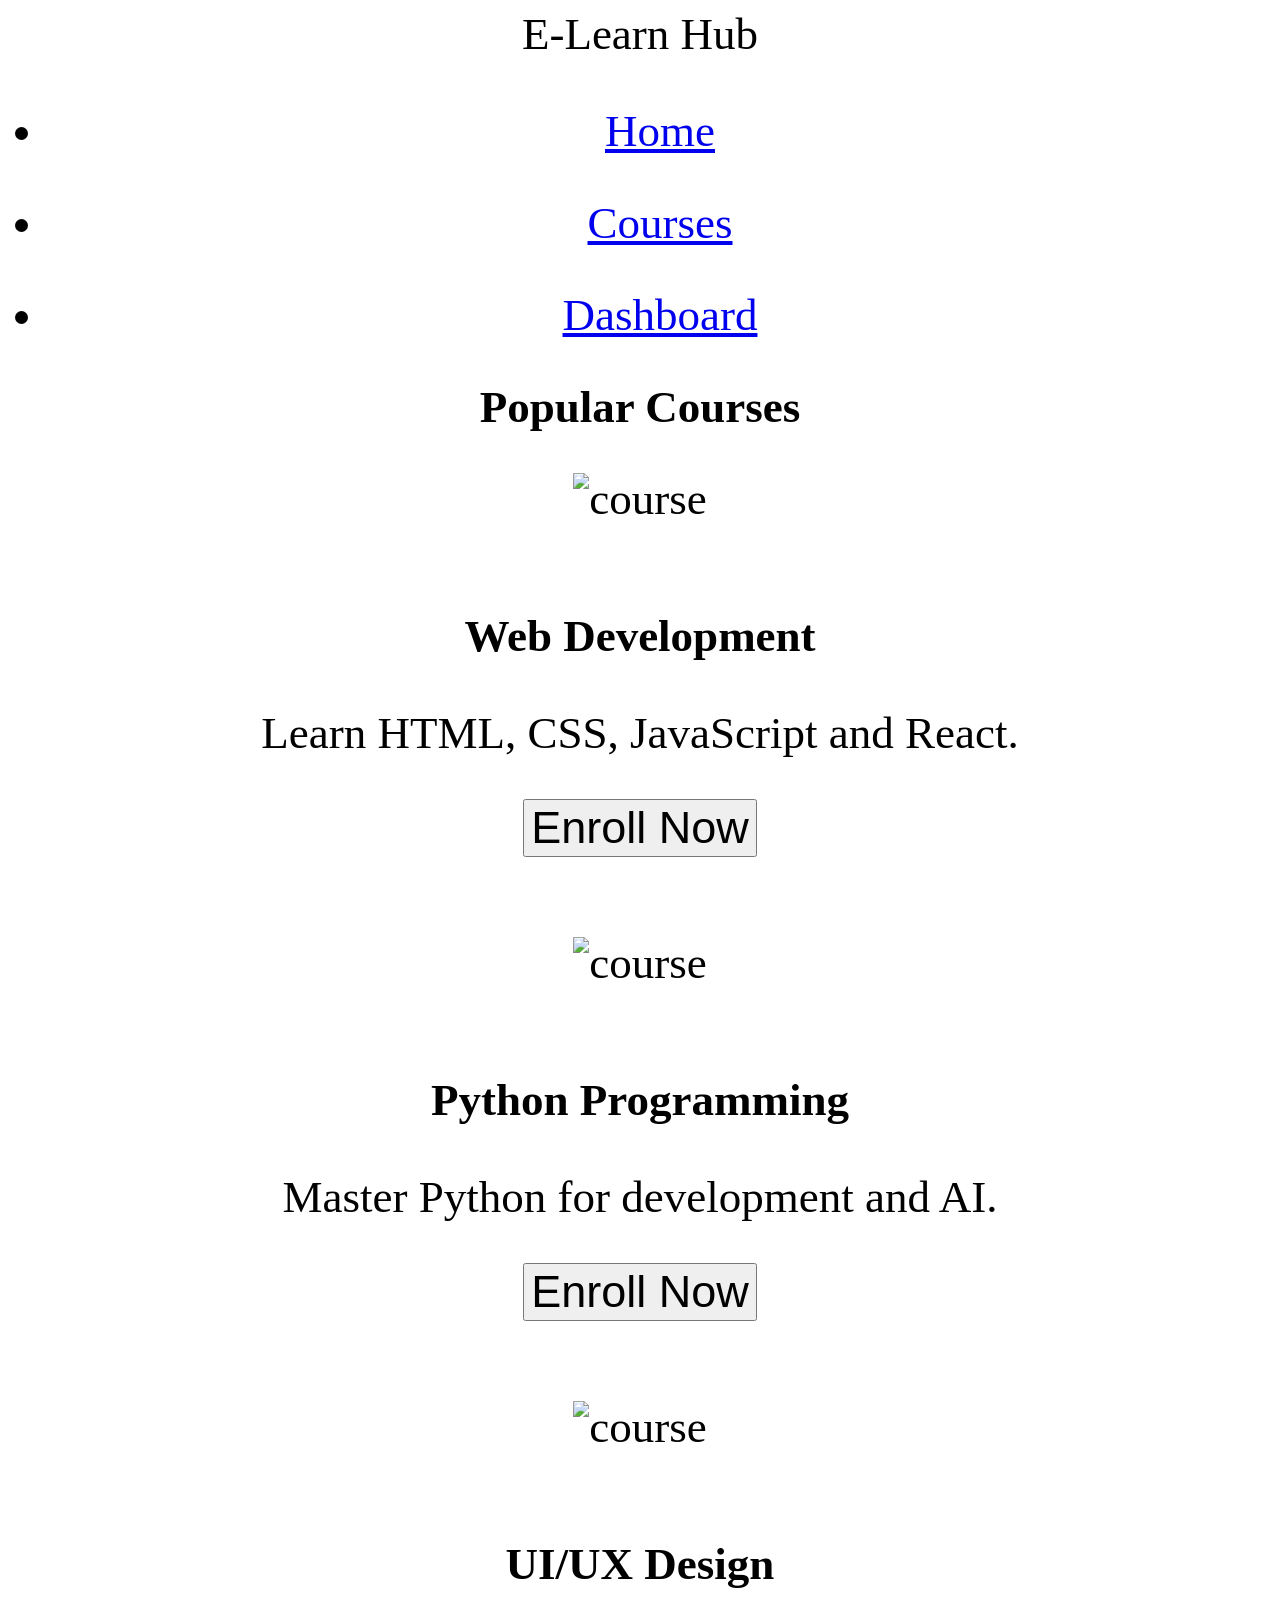
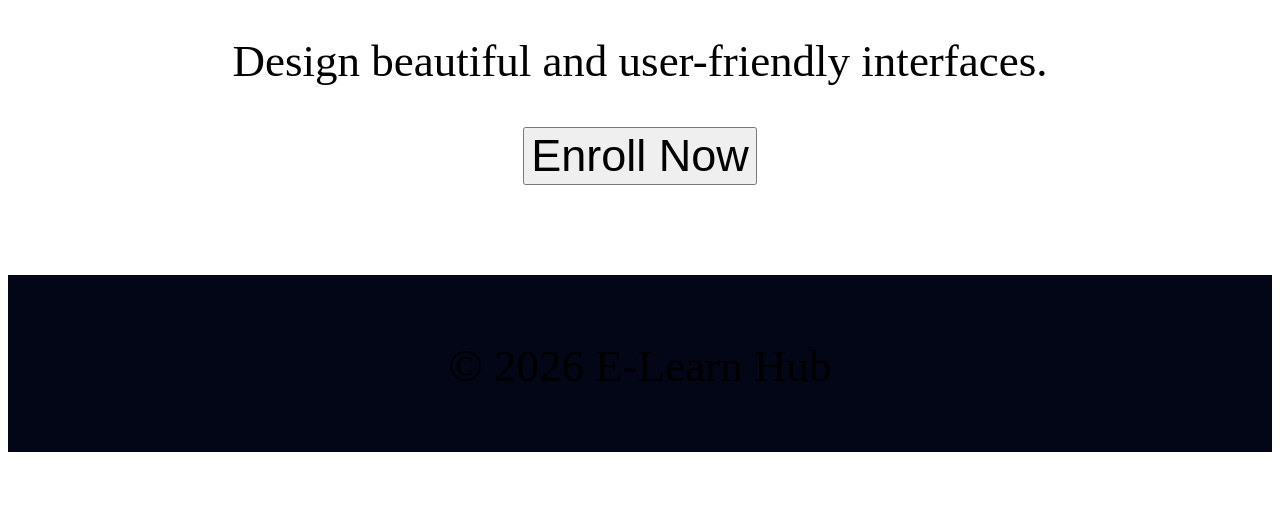
==== courses.html @ 78952ce6 "Created responsive E-Learning platform UI" ====
<!DOCTYPE html>
<html lang="en">
<head>
    <meta charset="UTF-8">
    <meta name="viewport" content="width=device-width, initial-scale=1.0">
    <title>Courses</title>
    <link rel="stylesheet" href="style.css">
    <link rel="stylesheet" href="https://cdnjs.cloudflare.com/ajax/libs/font-awesome/6.5.1/css/all.min.css">
</head>
<body>

<header>
    <nav class="navbar">
        <div class="logo">E-Learn Hub</div>

        <ul class="nav-links">
            <li><a href="index.html">Home</a></li>
            <li><a href="courses.html">Courses</a></li>
            <li><a href="dashboard.html">Dashboard</a></li>
        </ul>
    </nav>
</header>

<section class="course-section">
    <h1>Popular Courses</h1>

    <div class="course-container">

        <div class="course-card">
            <img src="https://images.unsplash.com/photo-1515879218367-8466d910aaa4" alt="course">
            <h3>Web Development</h3>
            <p>Learn HTML, CSS, JavaScript and React.</p>
            <button onclick="enrollCourse()">Enroll Now</button>
        </div>

        <div class="course-card">
            <img src="https://images.unsplash.com/photo-1526379095098-d400fd0bf935" alt="course">
            <h3>Python Programming</h3>
            <p>Master Python for development and AI.</p>
            <button onclick="enrollCourse()">Enroll Now</button>
        </div>

        <div class="course-card">
            <img src="https://images.unsplash.com/photo-1516321318423-f06f85e504b3" alt="course">
            <h3>UI/UX Design</h3>
            <p>Design beautiful and user-friendly interfaces.</p>
            <button onclick="enrollCourse()">Enroll Now</button>
        </div>

    </div>
</section>

<footer>
    <p>© 2026 E-Learn Hub</p>
</footer>

<script src="script.js"></script>
</body>
</html>
---- style.css ----
* {
    margin-bottom: 40px;
    text-align: center;
    font-size: 45px;
}

.progress-card {
    background: #1e293b;
    padding: 30px;
    border-radius: 20px;
    margin-bottom: 50px;
}

.progress-bar {
    width: 100%;
    height: 25px;
    background: #334155;
    border-radius: 20px;
    overflow: hidden;
    margin: 20px 0;
}

.progress {
    width: 70%;
    height: 100%;
    background: linear-gradient(to right, #38bdf8, #0ea5e9);
}

.video-section {
    background: #1e293b;
    padding: 30px;
    border-radius: 20px;
}

footer {
    text-align: center;
    padding: 20px;
    background: #020617;
    margin-top: 50px;
}

@media(max-width: 768px) {

    .navbar {
        flex-direction: column;
        gap: 15px;
    }

    .hero-content h1 {
        font-size: 40px;
    }

    .hero-content p {
        font-size: 18px;
    }

}
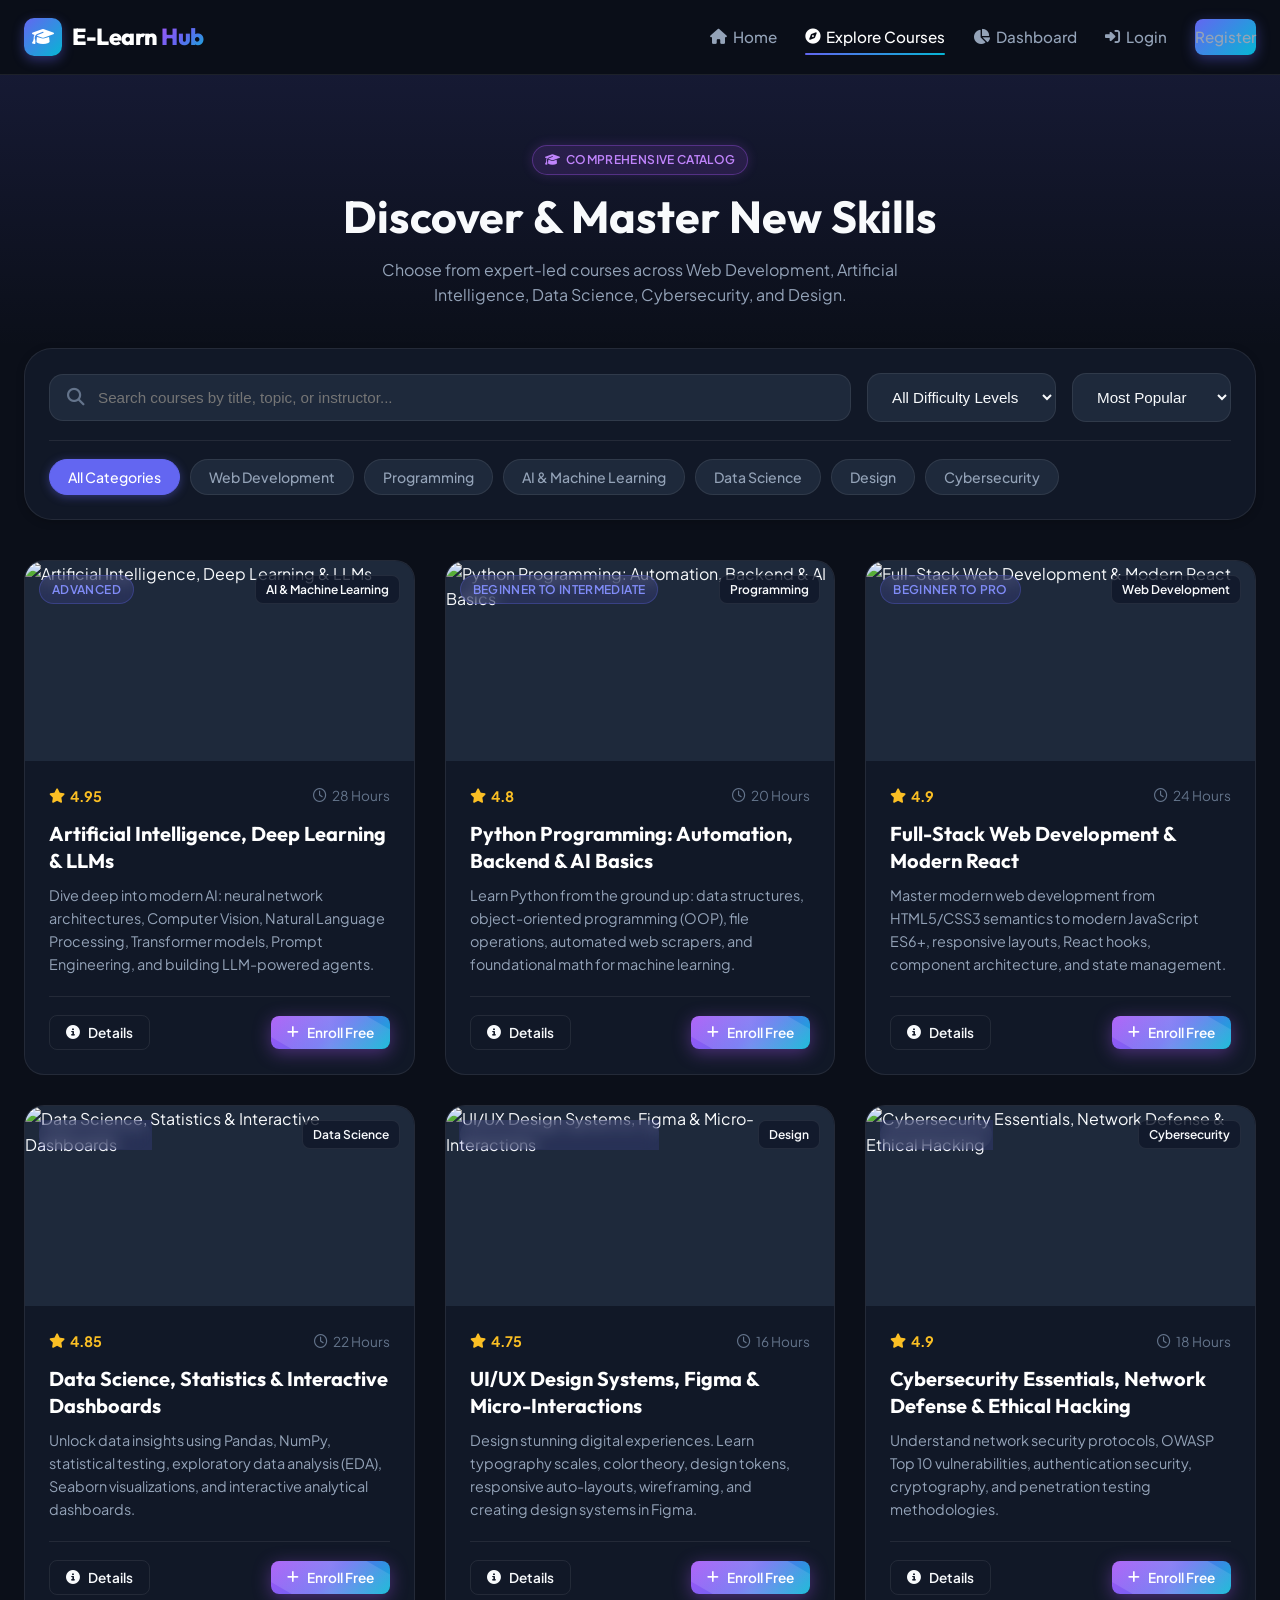
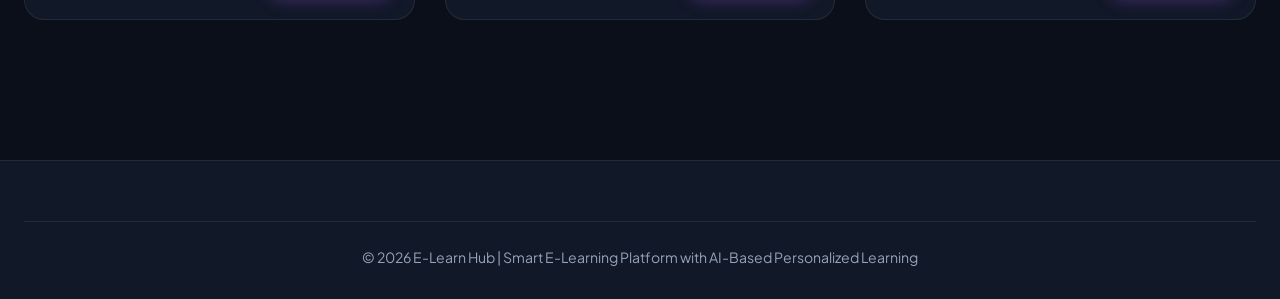
==== commit e9278e17: "feat: upgrade to Smart E-Learning Platform with AI-Based Personalized Learning" ====
--- a/courses.html
+++ b/courses.html
@@ -1,59 +1,310 @@
-<!DOCTYPE html>
-<html lang="en">
-<head>
-    <meta charset="UTF-8">
-    <meta name="viewport" content="width=device-width, initial-scale=1.0">
-    <title>Courses</title>
-    <link rel="stylesheet" href="style.css">
-    <link rel="stylesheet" href="https://cdnjs.cloudflare.com/ajax/libs/font-awesome/6.5.1/css/all.min.css">
-</head>
-<body>
-
-<header>
-    <nav class="navbar">
-        <div class="logo">E-Learn Hub</div>
-
-        <ul class="nav-links">
-            <li><a href="index.html">Home</a></li>
-            <li><a href="courses.html">Courses</a></li>
-            <li><a href="dashboard.html">Dashboard</a></li>
-        </ul>
-    </nav>
-</header>
-
-<section class="course-section">
-    <h1>Popular Courses</h1>
-
-    <div class="course-container">
-
-        <div class="course-card">
-            <img src="https://images.unsplash.com/photo-1515879218367-8466d910aaa4" alt="course">
-            <h3>Web Development</h3>
-            <p>Learn HTML, CSS, JavaScript and React.</p>
-            <button onclick="enrollCourse()">Enroll Now</button>
-        </div>
-
-        <div class="course-card">
-            <img src="https://images.unsplash.com/photo-1526379095098-d400fd0bf935" alt="course">
-            <h3>Python Programming</h3>
-            <p>Master Python for development and AI.</p>
-            <button onclick="enrollCourse()">Enroll Now</button>
-        </div>
-
-        <div class="course-card">
-            <img src="https://images.unsplash.com/photo-1516321318423-f06f85e504b3" alt="course">
-            <h3>UI/UX Design</h3>
-            <p>Design beautiful and user-friendly interfaces.</p>
-            <button onclick="enrollCourse()">Enroll Now</button>
-        </div>
-
-    </div>
-</section>
-
-<footer>
-    <p>© 2026 E-Learn Hub</p>
-</footer>
-
-<script src="script.js"></script>
-</body>
+<!DOCTYPE html>
+<html lang="en">
+<head>
+  <meta charset="UTF-8">
+  <meta name="viewport" content="width=device-width, initial-scale=1.0">
+  <title>Explore Courses | Smart E-Learn Hub</title>
+  <link rel="stylesheet" href="style.css">
+  <link rel="stylesheet" href="https://cdnjs.cloudflare.com/ajax/libs/font-awesome/6.5.1/css/all.min.css">
+</head>
+<body>
+
+  <!-- ================= NAVBAR ================= -->
+  <header>
+    <nav class="navbar">
+      <div class="logo" onclick="window.location.href='index.html'" style="cursor: pointer;">
+        <div class="logo-icon"><i class="fas fa-graduation-cap"></i></div>
+        <span>E-Learn <span class="ai-gradient-text">Hub</span></span>
+      </div>
+
+      <ul class="nav-links">
+        <li><a href="index.html"><i class="fas fa-home"></i> Home</a></li>
+        <li><a href="courses.html" class="active"><i class="fas fa-compass"></i> Explore Courses</a></li>
+        <li><a href="dashboard.html"><i class="fas fa-chart-pie"></i> Dashboard</a></li>
+        <li class="nav-auth-item"><a href="pages/login.html"><i class="fas fa-sign-in-alt"></i> Login</a></li>
+        <li class="nav-auth-item">
+          <a href="pages/register.html" class="btn btn-sm btn-primary">
+            Register
+          </a>
+        </li>
+      </ul>
+
+      <button class="mobile-menu-btn" onclick="alert('Menu clicked!')">
+        <i class="fas fa-bars"></i>
+      </button>
+    </nav>
+  </header>
+
+  <!-- ================= COURSES HEADER ================= -->
+  <section class="courses-hero">
+    <div class="container">
+      <span class="badge badge-ai" style="margin-bottom: 14px;">
+        <i class="fas fa-graduation-cap"></i> Comprehensive Catalog
+      </span>
+      <h1 style="font-size: 2.8rem; margin-bottom: 12px;">Discover & Master New Skills</h1>
+      <p style="max-width: 600px; margin: 0 auto; color: var(--text-secondary);">
+        Choose from expert-led courses across Web Development, Artificial Intelligence, Data Science, Cybersecurity, and Design.
+      </p>
+    </div>
+  </section>
+
+  <!-- ================= COURSE CONTROLS & GRID ================= -->
+  <main class="container" style="padding-bottom: 80px;">
+    
+    <!-- Filter & Search Controls Wrapper -->
+    <div class="course-controls-wrapper">
+      <div class="search-filter-row">
+        
+        <!-- Live Search Input -->
+        <div class="search-input-group">
+          <i class="fas fa-search"></i>
+          <input type="text" id="courseSearchInput" placeholder="Search courses by title, topic, or instructor..." oninput="handleFilterChange()">
+        </div>
+
+        <!-- Level Filter -->
+        <select class="filter-select" id="levelFilterSelect" onchange="handleFilterChange()">
+          <option value="all">All Difficulty Levels</option>
+          <option value="Beginner">Beginner</option>
+          <option value="Intermediate">Intermediate</option>
+          <option value="Advanced">Advanced</option>
+        </select>
+
+        <!-- Sort Select -->
+        <select class="filter-select" id="sortSelect" onchange="handleFilterChange()">
+          <option value="popular">Most Popular</option>
+          <option value="rating">Highest Rated</option>
+          <option value="lessons">Most Lessons</option>
+        </select>
+
+      </div>
+
+      <!-- Category Filter Pills -->
+      <div class="category-pills-row">
+        <button class="category-pill active" onclick="setCategoryFilter('all', this)">All Categories</button>
+        <button class="category-pill" onclick="setCategoryFilter('web', this)">Web Development</button>
+        <button class="category-pill" onclick="setCategoryFilter('programming', this)">Programming</button>
+        <button class="category-pill" onclick="setCategoryFilter('ai', this)">AI & Machine Learning</button>
+        <button class="category-pill" onclick="setCategoryFilter('data', this)">Data Science</button>
+        <button class="category-pill" onclick="setCategoryFilter('design', this)">Design</button>
+        <button class="category-pill" onclick="setCategoryFilter('security', this)">Cybersecurity</button>
+      </div>
+    </div>
+
+    <!-- Course Grid -->
+    <div class="course-grid" id="courseGridContainer">
+      <!-- Injected via JavaScript -->
+    </div>
+
+    <!-- No Results Placeholder -->
+    <div class="no-results" id="noCoursesNotice" style="display: none;">
+      <i class="fas fa-search"></i>
+      <h3>No matching courses found</h3>
+      <p style="margin-top: 8px;">Try adjusting your keyword or clearing the filters.</p>
+    </div>
+
+  </main>
+
+  <!-- ================= COURSE DETAILS MODAL ================= -->
+  <div class="modal-backdrop" id="courseModal">
+    <div class="modal-content" id="modalContentNode">
+      <button class="modal-close-btn" onclick="closeCourseModal()">
+        <i class="fas fa-times"></i>
+      </button>
+
+      <div id="modalBody">
+        <!-- Injected via JavaScript -->
+      </div>
+    </div>
+  </div>
+
+  <!-- ================= FOOTER ================= -->
+  <footer>
+    <div class="container">
+      <div class="footer-bottom">
+        <p>© 2026 E-Learn Hub | Smart E-Learning Platform with AI-Based Personalized Learning</p>
+      </div>
+    </div>
+  </footer>
+
+  <script src="scripts.js"></script>
+  <script>
+    let activeCategory = "all";
+
+    function setCategoryFilter(category, buttonEl) {
+      activeCategory = category;
+      document.querySelectorAll(".category-pill").forEach(el => el.classList.remove("active"));
+      if (buttonEl) buttonEl.classList.add("active");
+      handleFilterChange();
+    }
+
+    function handleFilterChange() {
+      const searchKeyword = document.getElementById("courseSearchInput").value.toLowerCase().trim();
+      const levelFilter = document.getElementById("levelFilterSelect").value;
+      const sortBy = document.getElementById("sortSelect").value;
+
+      let filtered = COURSES_DATABASE.filter(course => {
+        const matchesCategory = activeCategory === "all" || course.category === activeCategory;
+        const matchesSearch = course.title.toLowerCase().includes(searchKeyword) ||
+                              course.description.toLowerCase().includes(searchKeyword) ||
+                              course.instructor.toLowerCase().includes(searchKeyword);
+        const matchesLevel = levelFilter === "all" || course.level.toLowerCase().includes(levelFilter.toLowerCase());
+
+        return matchesCategory && matchesSearch && matchesLevel;
+      });
+
+      // Sorting
+      if (sortBy === "rating") {
+        filtered.sort((a, b) => b.rating - a.rating);
+      } else if (sortBy === "lessons") {
+        filtered.sort((a, b) => b.lessonsCount - a.lessonsCount);
+      } else {
+        filtered.sort((a, b) => b.studentsCount - a.studentsCount);
+      }
+
+      renderCourses(filtered);
+    }
+
+    function renderCourses(courses) {
+      const container = document.getElementById("courseGridContainer");
+      const noResults = document.getElementById("noCoursesNotice");
+      const user = getCurrentUser();
+      const enrolledList = user?.enrolledCourses || [];
+
+      if (courses.length === 0) {
+        container.innerHTML = "";
+        noResults.style.display = "block";
+        return;
+      }
+
+      noResults.style.display = "none";
+      container.innerHTML = courses.map(course => {
+        const isEnrolled = enrolledList.includes(course.id);
+        const progress = getUserCourseProgress(course.id);
+
+        return `
+          <div class="course-card">
+            <div class="course-thumbnail">
+              <img src="${course.image}" alt="${course.title}">
+              <span class="badge badge-primary course-level-badge">${course.level}</span>
+              <span class="course-category-tag">${course.categoryName}</span>
+            </div>
+
+            <div class="course-body">
+              <div class="course-meta-top">
+                <div class="course-rating"><i class="fas fa-star"></i> ${course.rating}</div>
+                <div class="course-duration"><i class="far fa-clock"></i> ${course.duration}</div>
+              </div>
+
+              <h3>${course.title}</h3>
+              <p>${course.description}</p>
+
+              ${isEnrolled ? `
+                <div class="progress-bar-container" style="margin-bottom: 12px;">
+                  <div class="progress-bar-fill" style="width: ${progress.percent}%;"></div>
+                </div>
+                <div style="display: flex; justify-content: space-between; font-size: 0.8rem; color: var(--text-muted); margin-bottom: 16px;">
+                  <span>${progress.percent}% Completed</span>
+                  <span>${progress.completedLessons.length} / ${progress.totalLessons} Lessons</span>
+                </div>
+              ` : ''}
+
+              <div class="course-footer">
+                <button class="btn btn-sm btn-outline" onclick="openCourseDetails('${course.id}')">
+                  <i class="fas fa-info-circle"></i> Details
+                </button>
+
+                ${isEnrolled ? `
+                  <a href="learning.html?course=${course.id}" class="btn btn-sm btn-primary">
+                    <i class="fas fa-play-circle"></i> Resume
+                  </a>
+                ` : `
+                  <button class="btn btn-sm btn-ai" onclick="handleEnrollClick('${course.id}')">
+                    <i class="fas fa-plus"></i> Enroll Free
+                  </button>
+                `}
+              </div>
+            </div>
+          </div>
+        `;
+      }).join('');
+    }
+
+    function handleEnrollClick(courseId) {
+      const ok = enrollInCourse(courseId);
+      if (ok) {
+        handleFilterChange();
+      }
+    }
+
+    function openCourseDetails(courseId) {
+      const course = COURSES_DATABASE.find(c => c.id === courseId);
+      if (!course) return;
+
+      const modal = document.getElementById("courseModal");
+      const modalBody = document.getElementById("modalBody");
+      const user = getCurrentUser();
+      const isEnrolled = user?.enrolledCourses?.includes(course.id);
+
+      modalBody.innerHTML = `
+        <div style="display: flex; gap: 10px; align-items: center; margin-bottom: 12px;">
+          <span class="badge badge-ai">${course.categoryName}</span>
+          <span class="badge badge-primary">${course.level}</span>
+        </div>
+
+        <h2 style="font-size: 1.8rem; margin-bottom: 12px;">${course.title}</h2>
+        <p style="margin-bottom: 24px; font-size: 1rem; color: var(--text-secondary);">${course.description}</p>
+
+        <div style="display: grid; grid-template-columns: repeat(auto-fit, minmax(180px, 1fr)); gap: 16px; margin-bottom: 24px; padding: 16px; background: var(--bg-card); border-radius: var(--radius-md);">
+          <div><strong>Instructor:</strong> ${course.instructor}</div>
+          <div><strong>Duration:</strong> ${course.duration}</div>
+          <div><strong>Lessons:</strong> ${course.lessonsCount} Total</div>
+          <div><strong>Rating:</strong> ⭐ ${course.rating} / 5.0</div>
+        </div>
+
+        <h3 style="margin-bottom: 14px; font-size: 1.25rem;">Curriculum Outline</h3>
+        <div style="display: flex; flex-direction: column; gap: 12px; margin-bottom: 28px;">
+          ${course.syllabus.map((mod, idx) => `
+            <div style="background: var(--bg-card); padding: 14px 18px; border-radius: var(--radius-md); border: 1px solid var(--border-subtle);">
+              <h4 style="font-size: 1rem; margin-bottom: 8px; color: #ffffff;">${mod.module}</h4>
+              <ul style="list-style: disc; margin-left: 20px; font-size: 0.88rem; color: var(--text-secondary);">
+                ${mod.lessons.map(l => `<li>${l.title} (${l.duration})</li>`).join('')}
+              </ul>
+            </div>
+          `).join('')}
+        </div>
+
+        <div style="display: flex; justify-content: flex-end; gap: 12px;">
+          <button class="btn btn-secondary" onclick="closeCourseModal()">Close</button>
+          ${isEnrolled ? `
+            <a href="learning.html?course=${course.id}" class="btn btn-primary">
+              <i class="fas fa-play-circle"></i> Continue in Classroom
+            </a>
+          ` : `
+            <button class="btn btn-ai" onclick="handleEnrollClick('${course.id}'); closeCourseModal();">
+              <i class="fas fa-plus"></i> Enroll In This Course
+            </button>
+          `}
+        </div>
+      `;
+
+      modal.classList.add("active");
+    }
+
+    function closeCourseModal() {
+      document.getElementById("courseModal").classList.remove("active");
+    }
+
+    document.addEventListener("DOMContentLoaded", () => {
+      // Check for category in URL
+      const urlParams = new URLSearchParams(window.location.search);
+      const cat = urlParams.get("cat");
+      if (cat) {
+        const pill = Array.from(document.querySelectorAll(".category-pill")).find(p => p.textContent.toLowerCase().includes(cat));
+        setCategoryFilter(cat, pill);
+      } else {
+        handleFilterChange();
+      }
+    });
+  </script>
+</body>
 </html>
--- a/style.css
+++ b/style.css
@@ -1,57 +1,2074 @@
-* {
-    margin-bottom: 40px;
-    text-align: center;
-    font-size: 45px;
-}
-
-.progress-card {
-    background: #1e293b;
-    padding: 30px;
-    border-radius: 20px;
-    margin-bottom: 50px;
-}
-
-.progress-bar {
-    width: 100%;
-    height: 25px;
-    background: #334155;
-    border-radius: 20px;
-    overflow: hidden;
-    margin: 20px 0;
-}
-
-.progress {
-    width: 70%;
-    height: 100%;
-    background: linear-gradient(to right, #38bdf8, #0ea5e9);
-}
-
-.video-section {
-    background: #1e293b;
-    padding: 30px;
-    border-radius: 20px;
-}
-
-footer {
-    text-align: center;
-    padding: 20px;
-    background: #020617;
-    margin-top: 50px;
-}
-
-@media(max-width: 768px) {
-
-    .navbar {
-        flex-direction: column;
-        gap: 15px;
-    }
-
-    .hero-content h1 {
-        font-size: 40px;
-    }
-
-    .hero-content p {
-        font-size: 18px;
-    }
-
+/* ==========================================================================
+   SMART E-LEARNING PLATFORM - DESIGN SYSTEM & MASTER STYLESHEET
+   ========================================================================== */
+
+@import url('https://fonts.googleapis.com/css2?family=Outfit:wght@400;500;600;700;800&family=Plus+Jakarta+Sans:ital,wght@0,300;0,400;0,500;0,600;0,700;0,800;1,400&display=swap');
+
+/* --- CSS Variables & Design Tokens --- */
+:root {
+  --font-primary: 'Plus Jakarta Sans', -apple-system, BlinkMacSystemFont, 'Segoe UI', Roboto, sans-serif;
+  --font-heading: 'Outfit', sans-serif;
+
+  /* Colors */
+  --bg-primary: #0b0f19;
+  --bg-secondary: #111827;
+  --bg-card: #1e293b;
+  --bg-card-hover: #26354a;
+  --bg-glass: rgba(30, 41, 59, 0.7);
+  --bg-glass-card: rgba(17, 24, 39, 0.75);
+
+  --border-subtle: rgba(255, 255, 255, 0.08);
+  --border-accent: rgba(99, 102, 241, 0.3);
+  --border-glow: rgba(56, 189, 248, 0.4);
+
+  --text-primary: #f8fafc;
+  --text-secondary: #94a3b8;
+  --text-muted: #64748b;
+  --text-light: #ffffff;
+
+  /* Primary Brand Accents */
+  --brand-primary: #6366f1;
+  --brand-primary-light: #818cf8;
+  --brand-primary-dark: #4f46e5;
+  --brand-secondary: #06b6d4;
+  --brand-gradient: linear-gradient(135deg, #6366f1 0%, #06b6d4 100%);
+  --brand-gradient-alt: linear-gradient(135deg, #8b5cf6 0%, #ec4899 100%);
+  --ai-gradient: linear-gradient(135deg, #a855f7 0%, #6366f1 50%, #06b6d4 100%);
+
+  /* State Colors */
+  --success: #10b981;
+  --success-bg: rgba(16, 185, 129, 0.12);
+  --warning: #f59e0b;
+  --warning-bg: rgba(245, 158, 11, 0.12);
+  --danger: #ef4444;
+  --danger-bg: rgba(239, 68, 68, 0.12);
+  --info: #38bdf8;
+  --info-bg: rgba(56, 189, 248, 0.12);
+
+  /* Shadows & Effects */
+  --shadow-sm: 0 2px 8px rgba(0, 0, 0, 0.2);
+  --shadow-md: 0 8px 24px rgba(0, 0, 0, 0.35);
+  --shadow-lg: 0 16px 40px rgba(0, 0, 0, 0.5);
+  --shadow-glow: 0 0 25px rgba(99, 102, 241, 0.35);
+  --shadow-ai-glow: 0 0 30px rgba(168, 85, 247, 0.35);
+
+  --radius-sm: 8px;
+  --radius-md: 14px;
+  --radius-lg: 20px;
+  --radius-xl: 28px;
+  --radius-full: 9999px;
+
+  --transition: all 0.25s cubic-bezier(0.4, 0, 0.2, 1);
+  --transition-bounce: all 0.4s cubic-bezier(0.34, 1.56, 0.64, 1);
+}
+
+/* --- Base & Reset --- */
+*, *::before, *::after {
+  margin: 0;
+  padding: 0;
+  box-sizing: border-box;
+}
+
+html {
+  scroll-behavior: smooth;
+  color-scheme: dark;
+}
+
+body {
+  font-family: var(--font-primary);
+  background-color: var(--bg-primary);
+  color: var(--text-primary);
+  line-height: 1.6;
+  overflow-x: hidden;
+  min-height: 100vh;
+  display: flex;
+  flex-direction: column;
+}
+
+/* Custom Scrollbars */
+::-webkit-scrollbar {
+  width: 8px;
+  height: 8px;
+}
+::-webkit-scrollbar-track {
+  background: var(--bg-primary);
+}
+::-webkit-scrollbar-thumb {
+  background: #334155;
+  border-radius: 4px;
+}
+::-webkit-scrollbar-thumb:hover {
+  background: var(--brand-primary);
+}
+
+/* Typography */
+h1, h2, h3, h4, h5, h6 {
+  font-family: var(--font-heading);
+  font-weight: 700;
+  color: var(--text-primary);
+  line-height: 1.25;
+}
+
+p {
+  color: var(--text-secondary);
+}
+
+a {
+  color: inherit;
+  text-decoration: none;
+  transition: var(--transition);
+}
+
+img {
+  max-width: 100%;
+  height: auto;
+  display: block;
+}
+
+button {
+  font-family: var(--font-primary);
+  cursor: pointer;
+  border: none;
+  outline: none;
+  background: none;
+  transition: var(--transition);
+}
+
+/* --- Utility Classes --- */
+.container {
+  max-width: 1280px;
+  margin: 0 auto;
+  padding: 0 24px;
+}
+
+.gradient-text {
+  background: var(--brand-gradient);
+  -webkit-background-clip: text;
+  -webkit-text-fill-color: transparent;
+  display: inline-block;
+}
+
+.ai-gradient-text {
+  background: var(--ai-gradient);
+  -webkit-background-clip: text;
+  -webkit-text-fill-color: transparent;
+  display: inline-block;
+}
+
+.badge {
+  display: inline-flex;
+  align-items: center;
+  gap: 6px;
+  padding: 4px 12px;
+  border-radius: var(--radius-full);
+  font-size: 0.75rem;
+  font-weight: 600;
+  letter-spacing: 0.03em;
+  text-transform: uppercase;
+}
+
+.badge-ai {
+  background: rgba(168, 85, 247, 0.15);
+  color: #c084fc;
+  border: 1px solid rgba(168, 85, 247, 0.35);
+  box-shadow: 0 0 12px rgba(168, 85, 247, 0.2);
+}
+
+.badge-primary {
+  background: rgba(99, 102, 241, 0.15);
+  color: #818cf8;
+  border: 1px solid rgba(99, 102, 241, 0.3);
+}
+
+.badge-success {
+  background: var(--success-bg);
+  color: var(--success);
+  border: 1px solid rgba(16, 185, 129, 0.3);
+}
+
+.badge-warning {
+  background: var(--warning-bg);
+  color: var(--warning);
+  border: 1px solid rgba(245, 158, 11, 0.3);
+}
+
+/* Common Buttons */
+.btn {
+  display: inline-flex;
+  align-items: center;
+  justify-content: center;
+  gap: 8px;
+  padding: 12px 24px;
+  border-radius: var(--radius-md);
+  font-weight: 600;
+  font-size: 0.95rem;
+  transition: var(--transition);
+  white-space: nowrap;
+}
+
+.btn-primary {
+  background: var(--brand-gradient);
+  color: #ffffff;
+  box-shadow: 0 4px 14px rgba(99, 102, 241, 0.4);
+}
+.btn-primary:hover {
+  transform: translateY(-2px);
+  box-shadow: 0 6px 20px rgba(99, 102, 241, 0.6);
+}
+
+.btn-ai {
+  background: var(--ai-gradient);
+  color: #ffffff;
+  box-shadow: 0 4px 18px rgba(168, 85, 247, 0.4);
+  position: relative;
+  overflow: hidden;
+}
+.btn-ai::after {
+  content: '';
+  position: absolute;
+  top: -50%;
+  left: -50%;
+  width: 200%;
+  height: 200%;
+  background: linear-gradient(60deg, transparent, rgba(255, 255, 255, 0.2), transparent);
+  transform: rotate(30deg);
+  animation: shine 4s infinite;
+}
+.btn-ai:hover {
+  transform: translateY(-2px);
+  box-shadow: 0 6px 24px rgba(168, 85, 247, 0.6);
+}
+
+@keyframes shine {
+  0% { transform: translateX(-100%) rotate(30deg); }
+  20%, 100% { transform: translateX(100%) rotate(30deg); }
+}
+
+.btn-secondary {
+  background: var(--bg-card);
+  color: var(--text-primary);
+  border: 1px solid var(--border-subtle);
+}
+.btn-secondary:hover {
+  background: var(--bg-card-hover);
+  border-color: var(--border-accent);
+  transform: translateY(-2px);
+}
+
+.btn-outline {
+  background: transparent;
+  color: var(--text-primary);
+  border: 1px solid var(--border-subtle);
+}
+.btn-outline:hover {
+  border-color: var(--brand-primary);
+  color: var(--brand-primary-light);
+  background: rgba(99, 102, 241, 0.08);
+}
+
+.btn-sm {
+  padding: 8px 16px;
+  font-size: 0.85rem;
+  border-radius: var(--radius-sm);
+}
+
+.btn-lg {
+  padding: 16px 32px;
+  font-size: 1.05rem;
+  border-radius: var(--radius-lg);
+}
+
+/* Glassmorphism Container */
+.glass-panel {
+  background: var(--bg-glass);
+  backdrop-filter: blur(16px);
+  -webkit-backdrop-filter: blur(16px);
+  border: 1px solid var(--border-subtle);
+  border-radius: var(--radius-lg);
+}
+
+/* ==========================================================================
+   NAVIGATION BAR
+   ========================================================================== */
+
+header {
+  position: sticky;
+  top: 0;
+  z-index: 100;
+  background: rgba(11, 15, 25, 0.85);
+  backdrop-filter: blur(16px);
+  -webkit-backdrop-filter: blur(16px);
+  border-bottom: 1px solid var(--border-subtle);
+}
+
+.navbar {
+  display: flex;
+  align-items: center;
+  justify-content: space-between;
+  max-width: 1280px;
+  margin: 0 auto;
+  padding: 16px 24px;
+  height: 74px;
+}
+
+.logo {
+  display: flex;
+  align-items: center;
+  gap: 10px;
+  font-family: var(--font-heading);
+  font-size: 1.45rem;
+  font-weight: 800;
+  color: #ffffff;
+  letter-spacing: -0.02em;
+}
+
+.logo-icon {
+  width: 38px;
+  height: 38px;
+  border-radius: 10px;
+  background: var(--brand-gradient);
+  display: flex;
+  align-items: center;
+  justify-content: center;
+  color: white;
+  font-size: 1.1rem;
+  box-shadow: 0 4px 12px rgba(99, 102, 241, 0.4);
+}
+
+.nav-links {
+  display: flex;
+  align-items: center;
+  gap: 28px;
+  list-style: none;
+}
+
+.nav-links a {
+  font-size: 0.95rem;
+  font-weight: 500;
+  color: var(--text-secondary);
+  display: flex;
+  align-items: center;
+  gap: 6px;
+  position: relative;
+  padding: 6px 0;
+}
+
+.nav-links a:hover,
+.nav-links a.active {
+  color: #ffffff;
+}
+
+.nav-links a.active::after {
+  content: '';
+  position: absolute;
+  bottom: 0;
+  left: 0;
+  width: 100%;
+  height: 2px;
+  background: var(--brand-gradient);
+  border-radius: 2px;
+}
+
+.nav-actions {
+  display: flex;
+  align-items: center;
+  gap: 12px;
+}
+
+.nav-user-profile {
+  display: flex;
+  align-items: center;
+  gap: 10px;
+  background: var(--bg-card);
+  padding: 6px 14px 6px 8px;
+  border-radius: var(--radius-full);
+  border: 1px solid var(--border-subtle);
+  cursor: pointer;
+  transition: var(--transition);
+}
+.nav-user-profile:hover {
+  border-color: var(--border-accent);
+  background: var(--bg-card-hover);
+}
+
+.user-avatar-sm {
+  width: 32px;
+  height: 32px;
+  border-radius: 50%;
+  background: var(--ai-gradient);
+  display: flex;
+  align-items: center;
+  justify-content: center;
+  font-weight: 700;
+  font-size: 0.85rem;
+  color: white;
+}
+
+.user-nav-name {
+  font-size: 0.9rem;
+  font-weight: 600;
+  color: var(--text-primary);
+  max-width: 120px;
+  overflow: hidden;
+  text-overflow: ellipsis;
+  white-space: nowrap;
+}
+
+.mobile-menu-btn {
+  display: none;
+  font-size: 1.4rem;
+  color: var(--text-primary);
+  padding: 8px;
+}
+
+/* ==========================================================================
+   HERO SECTION (HOME)
+   ========================================================================== */
+
+.hero {
+  position: relative;
+  padding: 100px 0 120px;
+  overflow: hidden;
+  background: radial-gradient(circle at 50% 20%, rgba(99, 102, 241, 0.15) 0%, transparent 65%);
+}
+
+.hero-glow-1 {
+  position: absolute;
+  top: -10%;
+  left: 20%;
+  width: 450px;
+  height: 450px;
+  border-radius: 50%;
+  background: rgba(168, 85, 247, 0.2);
+  filter: blur(120px);
+  pointer-events: none;
+  z-index: 0;
+}
+
+.hero-glow-2 {
+  position: absolute;
+  top: 30%;
+  right: 15%;
+  width: 400px;
+  height: 400px;
+  border-radius: 50%;
+  background: rgba(6, 182, 212, 0.18);
+  filter: blur(120px);
+  pointer-events: none;
+  z-index: 0;
+}
+
+.hero-grid {
+  display: grid;
+  grid-template-columns: 1.15fr 0.85fr;
+  gap: 60px;
+  align-items: center;
+  position: relative;
+  z-index: 1;
+}
+
+.hero-content {
+  display: flex;
+  flex-direction: column;
+  gap: 24px;
+}
+
+.hero-tag {
+  align-self: flex-start;
+}
+
+.hero-content h1 {
+  font-size: 3.6rem;
+  letter-spacing: -0.03em;
+  line-height: 1.15;
+}
+
+.hero-content p {
+  font-size: 1.15rem;
+  line-height: 1.7;
+  color: var(--text-secondary);
+  max-width: 580px;
+}
+
+.hero-cta {
+  display: flex;
+  align-items: center;
+  gap: 16px;
+  flex-wrap: wrap;
+  margin-top: 8px;
+}
+
+.hero-stats-strip {
+  display: flex;
+  align-items: center;
+  gap: 32px;
+  margin-top: 24px;
+  padding-top: 28px;
+  border-top: 1px solid var(--border-subtle);
+}
+
+.stat-item h4 {
+  font-size: 1.8rem;
+  color: #ffffff;
+}
+
+.stat-item p {
+  font-size: 0.85rem;
+  color: var(--text-muted);
+}
+
+/* Hero Visual Card */
+.hero-visual {
+  position: relative;
+}
+
+.hero-ai-preview-card {
+  background: var(--bg-glass-card);
+  border: 1px solid var(--border-subtle);
+  border-radius: var(--radius-xl);
+  padding: 30px;
+  box-shadow: var(--shadow-lg), var(--shadow-glow);
+  position: relative;
+  backdrop-filter: blur(20px);
+  -webkit-backdrop-filter: blur(20px);
+}
+
+.preview-header {
+  display: flex;
+  align-items: center;
+  justify-content: space-between;
+  margin-bottom: 20px;
+  padding-bottom: 16px;
+  border-bottom: 1px solid var(--border-subtle);
+}
+
+.preview-bot-info {
+  display: flex;
+  align-items: center;
+  gap: 12px;
+}
+
+.bot-avatar {
+  width: 44px;
+  height: 44px;
+  border-radius: 12px;
+  background: var(--ai-gradient);
+  display: flex;
+  align-items: center;
+  justify-content: center;
+  font-size: 1.2rem;
+  color: white;
+  box-shadow: var(--shadow-ai-glow);
+}
+
+.preview-chat-bubble {
+  background: var(--bg-card);
+  border: 1px solid var(--border-subtle);
+  border-radius: var(--radius-md);
+  padding: 16px;
+  margin-bottom: 16px;
+  font-size: 0.9rem;
+  color: var(--text-primary);
+  line-height: 1.6;
+}
+
+.preview-recommendation {
+  background: rgba(99, 102, 241, 0.1);
+  border: 1px solid var(--border-accent);
+  border-radius: var(--radius-md);
+  padding: 16px;
+  display: flex;
+  align-items: center;
+  justify-content: space-between;
+  gap: 16px;
+}
+
+.preview-course-mini {
+  display: flex;
+  align-items: center;
+  gap: 12px;
+}
+
+.course-icon-badge {
+  width: 40px;
+  height: 40px;
+  border-radius: 10px;
+  background: #3b82f6;
+  display: flex;
+  align-items: center;
+  justify-content: center;
+  color: white;
+  font-size: 1.1rem;
+}
+
+/* Floating Badges */
+.floating-badge-1 {
+  position: absolute;
+  top: -15px;
+  right: -15px;
+  background: var(--bg-card);
+  border: 1px solid var(--border-subtle);
+  border-radius: var(--radius-full);
+  padding: 8px 16px;
+  display: flex;
+  align-items: center;
+  gap: 8px;
+  box-shadow: var(--shadow-md);
+  animation: float 4s ease-in-out infinite;
+}
+
+.floating-badge-2 {
+  position: absolute;
+  bottom: -20px;
+  left: -20px;
+  background: var(--bg-card);
+  border: 1px solid var(--border-subtle);
+  border-radius: var(--radius-full);
+  padding: 10px 18px;
+  display: flex;
+  align-items: center;
+  gap: 10px;
+  box-shadow: var(--shadow-md);
+  animation: float 5s ease-in-out infinite 1.5s;
+}
+
+@keyframes float {
+  0%, 100% { transform: translateY(0); }
+  50% { transform: translateY(-8px); }
+}
+
+/* ==========================================================================
+   FEATURES SECTION
+   ========================================================================== */
+
+.section-padding {
+  padding: 90px 0;
+}
+
+.section-header {
+  text-align: center;
+  max-width: 680px;
+  margin: 0 auto 50px;
+}
+
+.section-header h2 {
+  font-size: 2.5rem;
+  margin: 12px 0;
+  letter-spacing: -0.02em;
+}
+
+.section-header p {
+  font-size: 1.05rem;
+  color: var(--text-secondary);
+}
+
+.features-grid {
+  display: grid;
+  grid-template-columns: repeat(auto-fit, minmax(320px, 1fr));
+  gap: 28px;
+}
+
+.feature-card {
+  background: var(--bg-secondary);
+  border: 1px solid var(--border-subtle);
+  border-radius: var(--radius-lg);
+  padding: 36px 30px;
+  transition: var(--transition);
+  position: relative;
+  overflow: hidden;
+}
+
+.feature-card::before {
+  content: '';
+  position: absolute;
+  top: 0;
+  left: 0;
+  width: 100%;
+  height: 3px;
+  background: var(--brand-gradient);
+  opacity: 0;
+  transition: var(--transition);
+}
+
+.feature-card:hover {
+  transform: translateY(-6px);
+  border-color: var(--border-accent);
+  box-shadow: var(--shadow-md);
+}
+
+.feature-card:hover::before {
+  opacity: 1;
+}
+
+.feature-icon-wrapper {
+  width: 60px;
+  height: 60px;
+  border-radius: 16px;
+  background: rgba(99, 102, 241, 0.12);
+  border: 1px solid var(--border-accent);
+  display: flex;
+  align-items: center;
+  justify-content: center;
+  font-size: 1.6rem;
+  color: var(--brand-primary-light);
+  margin-bottom: 24px;
+}
+
+.feature-card.ai-card .feature-icon-wrapper {
+  background: rgba(168, 85, 247, 0.15);
+  border-color: rgba(168, 85, 247, 0.35);
+  color: #c084fc;
+}
+
+.feature-card h3 {
+  font-size: 1.35rem;
+  margin-bottom: 12px;
+  color: #ffffff;
+}
+
+.feature-card p {
+  font-size: 0.95rem;
+  line-height: 1.65;
+  color: var(--text-secondary);
+}
+
+/* ==========================================================================
+   COURSES PAGE & CATALOG
+   ========================================================================== */
+
+.courses-hero {
+  background: linear-gradient(180deg, rgba(99, 102, 241, 0.12) 0%, rgba(11, 15, 25, 0) 100%);
+  padding: 70px 0 40px;
+  text-align: center;
+}
+
+.course-controls-wrapper {
+  background: var(--bg-secondary);
+  border: 1px solid var(--border-subtle);
+  border-radius: var(--radius-xl);
+  padding: 24px;
+  margin-bottom: 40px;
+  box-shadow: var(--shadow-sm);
+}
+
+.search-filter-row {
+  display: flex;
+  align-items: center;
+  gap: 16px;
+  flex-wrap: wrap;
+}
+
+.search-input-group {
+  flex: 1;
+  min-width: 280px;
+  position: relative;
+}
+
+.search-input-group i {
+  position: absolute;
+  left: 18px;
+  top: 50%;
+  transform: translateY(-50%);
+  color: var(--text-muted);
+  font-size: 1.1rem;
+}
+
+.search-input-group input {
+  width: 100%;
+  background: var(--bg-card);
+  border: 1px solid var(--border-subtle);
+  border-radius: var(--radius-md);
+  padding: 14px 16px 14px 48px;
+  color: var(--text-primary);
+  font-size: 0.95rem;
+  transition: var(--transition);
+}
+
+.search-input-group input:focus {
+  outline: none;
+  border-color: var(--brand-primary);
+  box-shadow: 0 0 0 3px rgba(99, 102, 241, 0.2);
+}
+
+.filter-select {
+  background: var(--bg-card);
+  border: 1px solid var(--border-subtle);
+  border-radius: var(--radius-md);
+  padding: 14px 20px;
+  color: var(--text-primary);
+  font-size: 0.95rem;
+  cursor: pointer;
+  transition: var(--transition);
+}
+
+.filter-select:focus {
+  outline: none;
+  border-color: var(--brand-primary);
+}
+
+.category-pills-row {
+  display: flex;
+  align-items: center;
+  gap: 10px;
+  flex-wrap: wrap;
+  margin-top: 18px;
+  padding-top: 18px;
+  border-top: 1px solid var(--border-subtle);
+}
+
+.category-pill {
+  padding: 8px 18px;
+  border-radius: var(--radius-full);
+  background: var(--bg-card);
+  border: 1px solid var(--border-subtle);
+  color: var(--text-secondary);
+  font-size: 0.88rem;
+  font-weight: 500;
+  transition: var(--transition);
+}
+
+.category-pill:hover {
+  background: var(--bg-card-hover);
+  color: #ffffff;
+  border-color: var(--border-accent);
+}
+
+.category-pill.active {
+  background: var(--brand-primary);
+  color: #ffffff;
+  border-color: var(--brand-primary);
+  box-shadow: 0 2px 10px rgba(99, 102, 241, 0.4);
+}
+
+/* Course Grid & Cards */
+.course-grid {
+  display: grid;
+  grid-template-columns: repeat(auto-fill, minmax(340px, 1fr));
+  gap: 30px;
+  margin-bottom: 60px;
+}
+
+.course-card {
+  background: var(--bg-secondary);
+  border: 1px solid var(--border-subtle);
+  border-radius: var(--radius-lg);
+  overflow: hidden;
+  display: flex;
+  flex-direction: column;
+  transition: var(--transition);
+  position: relative;
+}
+
+.course-card:hover {
+  transform: translateY(-6px);
+  border-color: var(--border-accent);
+  box-shadow: var(--shadow-lg);
+}
+
+.course-thumbnail {
+  position: relative;
+  height: 200px;
+  width: 100%;
+  overflow: hidden;
+  background: #1e293b;
+}
+
+.course-thumbnail img {
+  width: 100%;
+  height: 100%;
+  object-fit: cover;
+  transition: transform 0.5s ease;
+}
+
+.course-card:hover .course-thumbnail img {
+  transform: scale(1.06);
+}
+
+.course-level-badge {
+  position: absolute;
+  top: 14px;
+  left: 14px;
+  backdrop-filter: blur(8px);
+  -webkit-backdrop-filter: blur(8px);
+}
+
+.course-category-tag {
+  position: absolute;
+  top: 14px;
+  right: 14px;
+  background: rgba(15, 23, 42, 0.8);
+  border: 1px solid var(--border-subtle);
+  color: var(--text-primary);
+  padding: 4px 10px;
+  border-radius: var(--radius-sm);
+  font-size: 0.75rem;
+  font-weight: 600;
+}
+
+.course-body {
+  padding: 24px;
+  display: flex;
+  flex-direction: column;
+  flex: 1;
+}
+
+.course-meta-top {
+  display: flex;
+  align-items: center;
+  justify-content: space-between;
+  margin-bottom: 12px;
+}
+
+.course-rating {
+  display: flex;
+  align-items: center;
+  gap: 5px;
+  color: #fbbf24;
+  font-weight: 700;
+  font-size: 0.9rem;
+}
+
+.course-duration {
+  font-size: 0.85rem;
+  color: var(--text-muted);
+  display: flex;
+  align-items: center;
+  gap: 5px;
+}
+
+.course-body h3 {
+  font-size: 1.25rem;
+  margin-bottom: 10px;
+  color: #ffffff;
+  line-height: 1.35;
+}
+
+.course-body p {
+  font-size: 0.9rem;
+  line-height: 1.6;
+  color: var(--text-secondary);
+  margin-bottom: 20px;
+  flex: 1;
+}
+
+.course-footer {
+  display: flex;
+  align-items: center;
+  justify-content: space-between;
+  padding-top: 18px;
+  border-top: 1px solid var(--border-subtle);
+  gap: 12px;
+}
+
+.course-instructor {
+  display: flex;
+  align-items: center;
+  gap: 8px;
+  font-size: 0.85rem;
+  color: var(--text-secondary);
+}
+
+.course-instructor i {
+  color: var(--brand-primary-light);
+}
+
+.no-results {
+  text-align: center;
+  padding: 60px 20px;
+  grid-column: 1 / -1;
+}
+
+.no-results i {
+  font-size: 3rem;
+  color: var(--text-muted);
+  margin-bottom: 16px;
+}
+
+/* Course Details Modal */
+.modal-backdrop {
+  position: fixed;
+  top: 0;
+  left: 0;
+  width: 100vw;
+  height: 100vh;
+  background: rgba(0, 0, 0, 0.8);
+  backdrop-filter: blur(8px);
+  -webkit-backdrop-filter: blur(8px);
+  z-index: 999;
+  display: flex;
+  align-items: center;
+  justify-content: center;
+  padding: 20px;
+  opacity: 0;
+  pointer-events: none;
+  transition: opacity 0.3s ease;
+}
+
+.modal-backdrop.active {
+  opacity: 1;
+  pointer-events: all;
+}
+
+.modal-content {
+  background: var(--bg-secondary);
+  border: 1px solid var(--border-subtle);
+  border-radius: var(--radius-xl);
+  max-width: 800px;
+  width: 100%;
+  max-height: 90vh;
+  overflow-y: auto;
+  padding: 36px;
+  position: relative;
+  box-shadow: var(--shadow-lg);
+  transform: scale(0.95);
+  transition: transform 0.3s ease;
+}
+
+.modal-backdrop.active .modal-content {
+  transform: scale(1);
+}
+
+.modal-close-btn {
+  position: absolute;
+  top: 20px;
+  right: 20px;
+  width: 36px;
+  height: 36px;
+  border-radius: 50%;
+  background: var(--bg-card);
+  color: var(--text-secondary);
+  display: flex;
+  align-items: center;
+  justify-content: center;
+  font-size: 1.1rem;
+}
+.modal-close-btn:hover {
+  background: var(--bg-card-hover);
+  color: white;
+}
+
+/* ==========================================================================
+   DASHBOARD & ANALYTICS
+   ========================================================================== */
+
+.dashboard-container {
+  padding: 40px 0 80px;
+}
+
+.dashboard-welcome-banner {
+  background: linear-gradient(135deg, rgba(99, 102, 241, 0.15) 0%, rgba(6, 182, 212, 0.1) 100%);
+  border: 1px solid var(--border-accent);
+  border-radius: var(--radius-xl);
+  padding: 32px 36px;
+  display: flex;
+  align-items: center;
+  justify-content: space-between;
+  margin-bottom: 36px;
+  position: relative;
+  overflow: hidden;
+}
+
+.welcome-text h1 {
+  font-size: 2.2rem;
+  margin-bottom: 8px;
+}
+
+.welcome-text p {
+  font-size: 1.05rem;
+  color: var(--text-secondary);
+}
+
+.dashboard-actions {
+  display: flex;
+  align-items: center;
+  gap: 12px;
+}
+
+/* Stats Cards */
+.stats-grid {
+  display: grid;
+  grid-template-columns: repeat(auto-fit, minmax(240px, 1fr));
+  gap: 20px;
+  margin-bottom: 36px;
+}
+
+.stat-card {
+  background: var(--bg-secondary);
+  border: 1px solid var(--border-subtle);
+  border-radius: var(--radius-lg);
+  padding: 24px;
+  display: flex;
+  align-items: center;
+  gap: 20px;
+  transition: var(--transition);
+}
+
+.stat-card:hover {
+  transform: translateY(-4px);
+  border-color: var(--border-accent);
+  box-shadow: var(--shadow-sm);
+}
+
+.stat-icon {
+  width: 56px;
+  height: 56px;
+  border-radius: 14px;
+  display: flex;
+  align-items: center;
+  justify-content: center;
+  font-size: 1.5rem;
+}
+
+.stat-icon.purple { background: rgba(168, 85, 247, 0.15); color: #c084fc; }
+.stat-icon.blue { background: rgba(59, 130, 246, 0.15); color: #60a5fa; }
+.stat-icon.green { background: rgba(16, 185, 129, 0.15); color: #34d399; }
+.stat-icon.orange { background: rgba(245, 158, 11, 0.15); color: #fbbf24; }
+
+.stat-details h3 {
+  font-size: 1.8rem;
+  color: #ffffff;
+  line-height: 1.1;
+}
+
+.stat-details p {
+  font-size: 0.88rem;
+  color: var(--text-muted);
+  margin-top: 4px;
+}
+
+/* Dashboard Layout Grid */
+.dashboard-main-grid {
+  display: grid;
+  grid-template-columns: 1.9fr 1.1fr;
+  gap: 30px;
+}
+
+.dashboard-panel {
+  background: var(--bg-secondary);
+  border: 1px solid var(--border-subtle);
+  border-radius: var(--radius-xl);
+  padding: 28px;
+  margin-bottom: 30px;
+}
+
+.panel-header {
+  display: flex;
+  align-items: center;
+  justify-content: space-between;
+  margin-bottom: 24px;
+  padding-bottom: 16px;
+  border-bottom: 1px solid var(--border-subtle);
+}
+
+.panel-header h2 {
+  font-size: 1.4rem;
+  display: flex;
+  align-items: center;
+  gap: 10px;
+}
+
+/* Enrolled Course Items in Dashboard */
+.enrolled-course-item {
+  background: var(--bg-card);
+  border: 1px solid var(--border-subtle);
+  border-radius: var(--radius-lg);
+  padding: 20px;
+  margin-bottom: 16px;
+  display: flex;
+  align-items: center;
+  justify-content: space-between;
+  gap: 20px;
+  transition: var(--transition);
+}
+
+.enrolled-course-item:hover {
+  border-color: var(--border-accent);
+  background: var(--bg-card-hover);
+}
+
+.enrolled-info {
+  flex: 1;
+}
+
+.enrolled-info h4 {
+  font-size: 1.15rem;
+  margin-bottom: 6px;
+  color: #ffffff;
+}
+
+.progress-bar-container {
+  width: 100%;
+  height: 8px;
+  background: rgba(255, 255, 255, 0.08);
+  border-radius: var(--radius-full);
+  overflow: hidden;
+  margin: 10px 0 6px;
+}
+
+.progress-bar-fill {
+  height: 100%;
+  background: var(--brand-gradient);
+  border-radius: var(--radius-full);
+  transition: width 0.6s ease;
+}
+
+.progress-stats-text {
+  font-size: 0.8rem;
+  color: var(--text-muted);
+  display: flex;
+  justify-content: space-between;
+}
+
+/* AI Recommendation Widget */
+.ai-recommendation-panel {
+  background: linear-gradient(145deg, rgba(26, 16, 45, 0.9) 0%, rgba(17, 24, 39, 0.95) 100%);
+  border: 1px solid rgba(168, 85, 247, 0.3);
+  box-shadow: 0 8px 30px rgba(168, 85, 247, 0.15);
+}
+
+.ai-rec-card {
+  background: rgba(255, 255, 255, 0.04);
+  border: 1px solid rgba(168, 85, 247, 0.2);
+  border-radius: var(--radius-md);
+  padding: 18px;
+  margin-bottom: 16px;
+}
+
+.ai-rec-card h4 {
+  color: #c084fc;
+  font-size: 1.05rem;
+  margin-bottom: 6px;
+  display: flex;
+  align-items: center;
+  gap: 8px;
+}
+
+.ai-rec-card p {
+  font-size: 0.88rem;
+  color: var(--text-secondary);
+  margin-bottom: 12px;
+}
+
+/* Weekly Activity Chart Bar Simulation */
+.activity-bars {
+  display: flex;
+  align-items: flex-end;
+  justify-content: space-between;
+  height: 140px;
+  padding: 16px 8px 0;
+  gap: 12px;
+}
+
+.bar-col {
+  display: flex;
+  flex-direction: column;
+  align-items: center;
+  gap: 8px;
+  flex: 1;
+  height: 100%;
+  justify-content: flex-end;
+}
+
+.bar-fill {
+  width: 100%;
+  max-width: 24px;
+  background: var(--brand-gradient);
+  border-radius: 6px 6px 0 0;
+  transition: height 0.6s ease;
+}
+
+.bar-label {
+  font-size: 0.75rem;
+  color: var(--text-muted);
+}
+
+/* ==========================================================================
+   INTERACTIVE CLASSROOM & LESSON PLAYER (learning.html)
+   ========================================================================== */
+
+.classroom-layout {
+  display: grid;
+  grid-template-columns: 340px 1fr;
+  height: calc(100vh - 74px);
+  overflow: hidden;
+  background: var(--bg-primary);
+}
+
+/* Classroom Sidebar (Curriculum) */
+.classroom-sidebar {
+  background: var(--bg-secondary);
+  border-right: 1px solid var(--border-subtle);
+  display: flex;
+  flex-direction: column;
+  height: 100%;
+  overflow: hidden;
+}
+
+.sidebar-course-header {
+  padding: 20px;
+  border-bottom: 1px solid var(--border-subtle);
+  background: rgba(17, 24, 39, 0.95);
+}
+
+.sidebar-course-header h3 {
+  font-size: 1.15rem;
+  margin-bottom: 8px;
+  color: #ffffff;
+}
+
+.curriculum-list {
+  flex: 1;
+  overflow-y: auto;
+  padding: 16px;
+}
+
+.curriculum-module {
+  margin-bottom: 20px;
+}
+
+.module-header {
+  font-size: 0.85rem;
+  font-weight: 700;
+  color: var(--text-muted);
+  text-transform: uppercase;
+  letter-spacing: 0.05em;
+  margin-bottom: 10px;
+  padding-left: 8px;
+}
+
+.lesson-item {
+  display: flex;
+  align-items: center;
+  gap: 12px;
+  padding: 12px 14px;
+  border-radius: var(--radius-md);
+  margin-bottom: 6px;
+  background: var(--bg-card);
+  border: 1px solid transparent;
+  cursor: pointer;
+  transition: var(--transition);
+}
+
+.lesson-item:hover {
+  background: var(--bg-card-hover);
+  border-color: var(--border-subtle);
+}
+
+.lesson-item.active {
+  background: rgba(99, 102, 241, 0.15);
+  border-color: var(--brand-primary);
+  color: #ffffff;
+}
+
+.lesson-check {
+  width: 22px;
+  height: 22px;
+  border-radius: 50%;
+  border: 2px solid var(--text-muted);
+  display: flex;
+  align-items: center;
+  justify-content: center;
+  font-size: 0.7rem;
+  color: transparent;
+  flex-shrink: 0;
+  transition: var(--transition);
+}
+
+.lesson-item.completed .lesson-check {
+  background: var(--success);
+  border-color: var(--success);
+  color: #ffffff;
+}
+
+.lesson-meta {
+  flex: 1;
+}
+
+.lesson-title {
+  font-size: 0.9rem;
+  font-weight: 600;
+  color: var(--text-primary);
+}
+
+.lesson-duration {
+  font-size: 0.75rem;
+  color: var(--text-muted);
+}
+
+/* Classroom Main Area */
+.classroom-main {
+  display: flex;
+  flex-direction: column;
+  height: 100%;
+  overflow-y: auto;
+  padding: 24px 32px 60px;
+}
+
+.classroom-top-nav {
+  display: flex;
+  align-items: center;
+  justify-content: space-between;
+  margin-bottom: 20px;
+}
+
+.video-player-wrapper {
+  background: #000000;
+  border-radius: var(--radius-xl);
+  overflow: hidden;
+  box-shadow: var(--shadow-lg);
+  aspect-ratio: 16 / 9;
+  width: 100%;
+  max-height: 520px;
+  margin-bottom: 24px;
+  border: 1px solid var(--border-subtle);
+}
+
+.video-player-wrapper iframe {
+  width: 100%;
+  height: 100%;
+  border: none;
+}
+
+/* Classroom Tabs */
+.classroom-tabs {
+  display: flex;
+  gap: 12px;
+  border-bottom: 1px solid var(--border-subtle);
+  margin-bottom: 24px;
+}
+
+.tab-btn {
+  padding: 12px 20px;
+  color: var(--text-secondary);
+  font-weight: 600;
+  font-size: 0.95rem;
+  display: flex;
+  align-items: center;
+  gap: 8px;
+  position: relative;
+}
+
+.tab-btn.active {
+  color: #ffffff;
+}
+
+.tab-btn.active::after {
+  content: '';
+  position: absolute;
+  bottom: -1px;
+  left: 0;
+  width: 100%;
+  height: 3px;
+  background: var(--brand-gradient);
+  border-radius: 3px;
+}
+
+.tab-content {
+  display: none;
+}
+
+.tab-content.active {
+  display: block;
+  animation: fadeIn 0.3s ease;
+}
+
+@keyframes fadeIn {
+  from { opacity: 0; transform: translateY(6px); }
+  to { opacity: 1; transform: translateY(0); }
+}
+
+/* Quiz Interface */
+.quiz-container {
+  background: var(--bg-secondary);
+  border: 1px solid var(--border-subtle);
+  border-radius: var(--radius-xl);
+  padding: 36px;
+  max-width: 800px;
+  margin: 0 auto;
+}
+
+.quiz-header {
+  display: flex;
+  align-items: center;
+  justify-content: space-between;
+  margin-bottom: 28px;
+  padding-bottom: 18px;
+  border-bottom: 1px solid var(--border-subtle);
+}
+
+.quiz-timer {
+  background: var(--bg-card);
+  padding: 6px 14px;
+  border-radius: var(--radius-full);
+  font-weight: 700;
+  color: #fbbf24;
+  display: flex;
+  align-items: center;
+  gap: 6px;
+}
+
+.question-box {
+  margin-bottom: 28px;
+}
+
+.question-text {
+  font-size: 1.25rem;
+  font-weight: 700;
+  margin-bottom: 20px;
+  color: #ffffff;
+}
+
+.options-list {
+  display: flex;
+  flex-direction: column;
+  gap: 12px;
+}
+
+.option-item {
+  background: var(--bg-card);
+  border: 1px solid var(--border-subtle);
+  border-radius: var(--radius-md);
+  padding: 16px 20px;
+  cursor: pointer;
+  display: flex;
+  align-items: center;
+  gap: 14px;
+  font-size: 0.98rem;
+  transition: var(--transition);
+}
+
+.option-item:hover {
+  background: var(--bg-card-hover);
+  border-color: var(--border-accent);
+}
+
+.option-item.selected {
+  background: rgba(99, 102, 241, 0.15);
+  border-color: var(--brand-primary);
+  color: #ffffff;
+}
+
+.option-item.correct {
+  background: var(--success-bg) !important;
+  border-color: var(--success) !important;
+  color: #ffffff;
+}
+
+.option-item.incorrect {
+  background: var(--danger-bg) !important;
+  border-color: var(--danger) !important;
+  color: #ffffff;
+}
+
+.quiz-score-card {
+  text-align: center;
+  padding: 40px 20px;
+}
+
+.score-circle {
+  width: 120px;
+  height: 120px;
+  border-radius: 50%;
+  background: var(--brand-gradient);
+  display: flex;
+  align-items: center;
+  justify-content: center;
+  font-size: 2.2rem;
+  font-weight: 800;
+  color: white;
+  margin: 0 auto 20px;
+  box-shadow: var(--shadow-glow);
+}
+
+/* AI Tutor Chat Tab in Classroom */
+.ai-tutor-container {
+  display: flex;
+  flex-direction: column;
+  height: 480px;
+  background: var(--bg-secondary);
+  border: 1px solid var(--border-subtle);
+  border-radius: var(--radius-xl);
+  overflow: hidden;
+}
+
+.ai-chat-messages {
+  flex: 1;
+  overflow-y: auto;
+  padding: 20px;
+  display: flex;
+  flex-direction: column;
+  gap: 16px;
+}
+
+.chat-bubble {
+  max-width: 80%;
+  padding: 14px 18px;
+  border-radius: var(--radius-lg);
+  font-size: 0.92rem;
+  line-height: 1.6;
+}
+
+.chat-bubble.bot {
+  background: var(--bg-card);
+  border: 1px solid var(--border-subtle);
+  align-self: flex-start;
+  color: var(--text-primary);
+}
+
+.chat-bubble.user {
+  background: var(--brand-gradient);
+  align-self: flex-end;
+  color: #ffffff;
+}
+
+.ai-chat-input-row {
+  display: flex;
+  gap: 10px;
+  padding: 16px;
+  background: var(--bg-card);
+  border-top: 1px solid var(--border-subtle);
+}
+
+.ai-chat-input-row input {
+  flex: 1;
+  background: var(--bg-secondary);
+  border: 1px solid var(--border-subtle);
+  border-radius: var(--radius-md);
+  padding: 12px 16px;
+  color: white;
+  font-size: 0.95rem;
+}
+.ai-chat-input-row input:focus {
+  outline: none;
+  border-color: var(--brand-primary);
+}
+
+/* ==========================================================================
+   CERTIFICATE GENERATOR (certificate.html)
+   ========================================================================== */
+
+.certificate-page-wrap {
+  padding: 60px 20px 80px;
+  display: flex;
+  flex-direction: column;
+  align-items: center;
+  justify-content: center;
+}
+
+.certificate-actions-bar {
+  display: flex;
+  align-items: center;
+  gap: 16px;
+  margin-bottom: 30px;
+  flex-wrap: wrap;
+}
+
+.certificate-frame {
+  background: #ffffff;
+  color: #0f172a;
+  width: 900px;
+  min-height: 620px;
+  padding: 45px;
+  border-radius: 12px;
+  box-shadow: 0 25px 60px rgba(0, 0, 0, 0.6);
+  position: relative;
+  box-sizing: border-box;
+}
+
+.certificate-inner-border {
+  border: 4px double #4338ca;
+  height: 100%;
+  padding: 35px 40px;
+  display: flex;
+  flex-direction: column;
+  align-items: center;
+  justify-content: space-between;
+  text-align: center;
+  position: relative;
+  background: radial-gradient(circle at center, #ffffff 60%, #f8fafc 100%);
+}
+
+.cert-header {
+  display: flex;
+  align-items: center;
+  gap: 12px;
+  font-family: var(--font-heading);
+  font-size: 1.5rem;
+  font-weight: 800;
+  color: #1e1b4b;
+  margin-bottom: 10px;
+}
+
+.cert-title {
+  font-family: var(--font-heading);
+  font-size: 2.8rem;
+  font-weight: 800;
+  letter-spacing: 0.04em;
+  color: #312e81;
+  text-transform: uppercase;
+  margin: 10px 0;
+}
+
+.cert-subtitle {
+  font-size: 1rem;
+  color: #64748b;
+  letter-spacing: 0.1em;
+  text-transform: uppercase;
+}
+
+.cert-recipient {
+  font-family: var(--font-heading);
+  font-size: 2.6rem;
+  font-weight: 800;
+  color: #4338ca;
+  border-bottom: 2px solid #cbd5e1;
+  padding: 4px 30px 10px;
+  margin: 15px 0 10px;
+}
+
+.cert-desc {
+  font-size: 1.05rem;
+  color: #475569;
+  max-width: 650px;
+  line-height: 1.6;
+}
+
+.cert-course-name {
+  font-weight: 700;
+  color: #0f172a;
+  font-size: 1.2rem;
+}
+
+.cert-footer-row {
+  width: 100%;
+  display: flex;
+  align-items: flex-end;
+  justify-content: space-between;
+  margin-top: 30px;
+  padding-top: 15px;
+}
+
+.cert-signature-box {
+  text-align: center;
+}
+
+.cert-sign-line {
+  width: 180px;
+  border-bottom: 1.5px solid #64748b;
+  margin-bottom: 8px;
+  font-family: 'Brush Script MT', cursive, sans-serif;
+  font-size: 1.5rem;
+  color: #1e1b4b;
+}
+
+.cert-sign-title {
+  font-size: 0.85rem;
+  font-weight: 600;
+  color: #64748b;
+  text-transform: uppercase;
+}
+
+.cert-badge-gold {
+  width: 80px;
+  height: 80px;
+  border-radius: 50%;
+  background: radial-gradient(circle, #f59e0b 0%, #b45309 100%);
+  display: flex;
+  align-items: center;
+  justify-content: center;
+  color: white;
+  font-size: 2rem;
+  box-shadow: 0 4px 15px rgba(245, 158, 11, 0.4);
+}
+
+.cert-id-tag {
+  font-size: 0.75rem;
+  color: #94a3b8;
+  font-family: monospace;
+}
+
+/* ==========================================================================
+   AUTHENTICATION (LOGIN & REGISTER)
+   ========================================================================== */
+
+.auth-page-wrapper {
+  min-height: calc(100vh - 140px);
+  display: flex;
+  align-items: center;
+  justify-content: center;
+  padding: 60px 20px;
+}
+
+.auth-card-split {
+  display: grid;
+  grid-template-columns: 1fr 1.15fr;
+  max-width: 960px;
+  width: 100%;
+  background: var(--bg-secondary);
+  border: 1px solid var(--border-subtle);
+  border-radius: var(--radius-xl);
+  overflow: hidden;
+  box-shadow: var(--shadow-lg);
+}
+
+.auth-brand-side {
+  background: linear-gradient(135deg, #1e1b4b 0%, #0f172a 100%);
+  padding: 48px;
+  display: flex;
+  flex-direction: column;
+  justify-content: space-between;
+  position: relative;
+  overflow: hidden;
+}
+
+.auth-form-side {
+  padding: 48px;
+}
+
+.auth-form-side h2 {
+  font-size: 2rem;
+  margin-bottom: 6px;
+}
+
+.auth-form-side p.auth-sub {
+  color: var(--text-secondary);
+  font-size: 0.95rem;
+  margin-bottom: 28px;
+}
+
+.form-group {
+  margin-bottom: 20px;
+}
+
+.form-group label {
+  display: block;
+  font-size: 0.88rem;
+  font-weight: 600;
+  margin-bottom: 8px;
+  color: var(--text-primary);
+}
+
+.form-input-wrap {
+  position: relative;
+}
+
+.form-input-wrap i.input-icon {
+  position: absolute;
+  left: 16px;
+  top: 50%;
+  transform: translateY(-50%);
+  color: var(--text-muted);
+}
+
+.form-input-wrap input {
+  width: 100%;
+  background: var(--bg-card);
+  border: 1px solid var(--border-subtle);
+  border-radius: var(--radius-md);
+  padding: 13px 16px 13px 44px;
+  color: #ffffff;
+  font-size: 0.95rem;
+  transition: var(--transition);
+}
+
+.form-input-wrap input:focus {
+  outline: none;
+  border-color: var(--brand-primary);
+  box-shadow: 0 0 0 3px rgba(99, 102, 241, 0.2);
+}
+
+.password-toggle {
+  position: absolute;
+  right: 16px;
+  top: 50%;
+  transform: translateY(-50%);
+  color: var(--text-muted);
+  cursor: pointer;
+}
+
+.demo-account-box {
+  margin-top: 20px;
+  padding: 16px;
+  background: rgba(99, 102, 241, 0.08);
+  border: 1px dashed var(--border-accent);
+  border-radius: var(--radius-md);
+  display: flex;
+  align-items: center;
+  justify-content: space-between;
+  gap: 12px;
+}
+
+/* ==========================================================================
+   TOAST NOTIFICATIONS
+   ========================================================================== */
+
+#toast-container {
+  position: fixed;
+  bottom: 24px;
+  right: 24px;
+  z-index: 9999;
+  display: flex;
+  flex-direction: column;
+  gap: 10px;
+}
+
+.toast {
+  background: var(--bg-card);
+  border: 1px solid var(--border-subtle);
+  color: #ffffff;
+  padding: 14px 20px;
+  border-radius: var(--radius-md);
+  box-shadow: var(--shadow-lg);
+  display: flex;
+  align-items: center;
+  gap: 12px;
+  font-size: 0.92rem;
+  animation: slideInRight 0.3s ease;
+  min-width: 280px;
+  max-width: 380px;
+}
+
+.toast.success { border-left: 4px solid var(--success); }
+.toast.info { border-left: 4px solid var(--info); }
+.toast.warning { border-left: 4px solid var(--warning); }
+.toast.danger { border-left: 4px solid var(--danger); }
+
+@keyframes slideInRight {
+  from { transform: translateX(100%); opacity: 0; }
+  to { transform: translateX(0); opacity: 1; }
+}
+
+/* ==========================================================================
+   FOOTER
+   ========================================================================== */
+
+footer {
+  margin-top: auto;
+  background: var(--bg-secondary);
+  border-top: 1px solid var(--border-subtle);
+  padding: 60px 0 30px;
+}
+
+.footer-grid {
+  display: grid;
+  grid-template-columns: 2fr 1fr 1fr 1.5fr;
+  gap: 40px;
+  margin-bottom: 40px;
+}
+
+.footer-brand p {
+  margin: 16px 0 20px;
+  font-size: 0.95rem;
+  max-width: 320px;
+}
+
+.footer-col h4 {
+  font-size: 1.1rem;
+  margin-bottom: 18px;
+  color: #ffffff;
+}
+
+.footer-col ul {
+  list-style: none;
+  display: flex;
+  flex-direction: column;
+  gap: 10px;
+}
+
+.footer-col ul a {
+  font-size: 0.9rem;
+  color: var(--text-secondary);
+}
+.footer-col ul a:hover {
+  color: var(--brand-primary-light);
+}
+
+.footer-bottom {
+  text-align: center;
+  padding-top: 24px;
+  border-top: 1px solid var(--border-subtle);
+  font-size: 0.88rem;
+  color: var(--text-muted);
+}
+
+/* ==========================================================================
+   RESPONSIVE DESIGN (MEDIA QUERIES)
+   ========================================================================== */
+
+@media (max-width: 1024px) {
+  .hero-grid {
+    grid-template-columns: 1fr;
+    gap: 40px;
+  }
+  .dashboard-main-grid {
+    grid-template-columns: 1fr;
+  }
+  .classroom-layout {
+    grid-template-columns: 280px 1fr;
+  }
+  .footer-grid {
+    grid-template-columns: 1fr 1fr;
+  }
+}
+
+@media (max-width: 768px) {
+  .nav-links {
+    display: none;
+  }
+  .mobile-menu-btn {
+    display: block;
+  }
+  .hero-content h1 {
+    font-size: 2.5rem;
+  }
+  .auth-card-split {
+    grid-template-columns: 1fr;
+  }
+  .auth-brand-side {
+    display: none;
+  }
+  .classroom-layout {
+    grid-template-columns: 1fr;
+    height: auto;
+  }
+  .classroom-sidebar {
+    max-height: 350px;
+  }
+  .certificate-frame {
+    width: 100%;
+    min-height: auto;
+    padding: 20px;
+  }
+  .certificate-inner-border {
+    padding: 20px;
+  }
+  .cert-title {
+    font-size: 1.8rem;
+  }
+  .cert-recipient {
+    font-size: 1.8rem;
+  }
+  .footer-grid {
+    grid-template-columns: 1fr;
+  }
+}
+
+/* Print Certificate Media Style */
+@media print {
+  body * {
+    visibility: hidden;
+  }
+  .certificate-frame, .certificate-frame * {
+    visibility: visible;
+  }
+  .certificate-frame {
+    position: absolute;
+    left: 0;
+    top: 0;
+    width: 100% !important;
+    box-shadow: none !important;
+  }
+  .certificate-actions-bar, header, footer {
+    display: none !important;
+  }
 }
